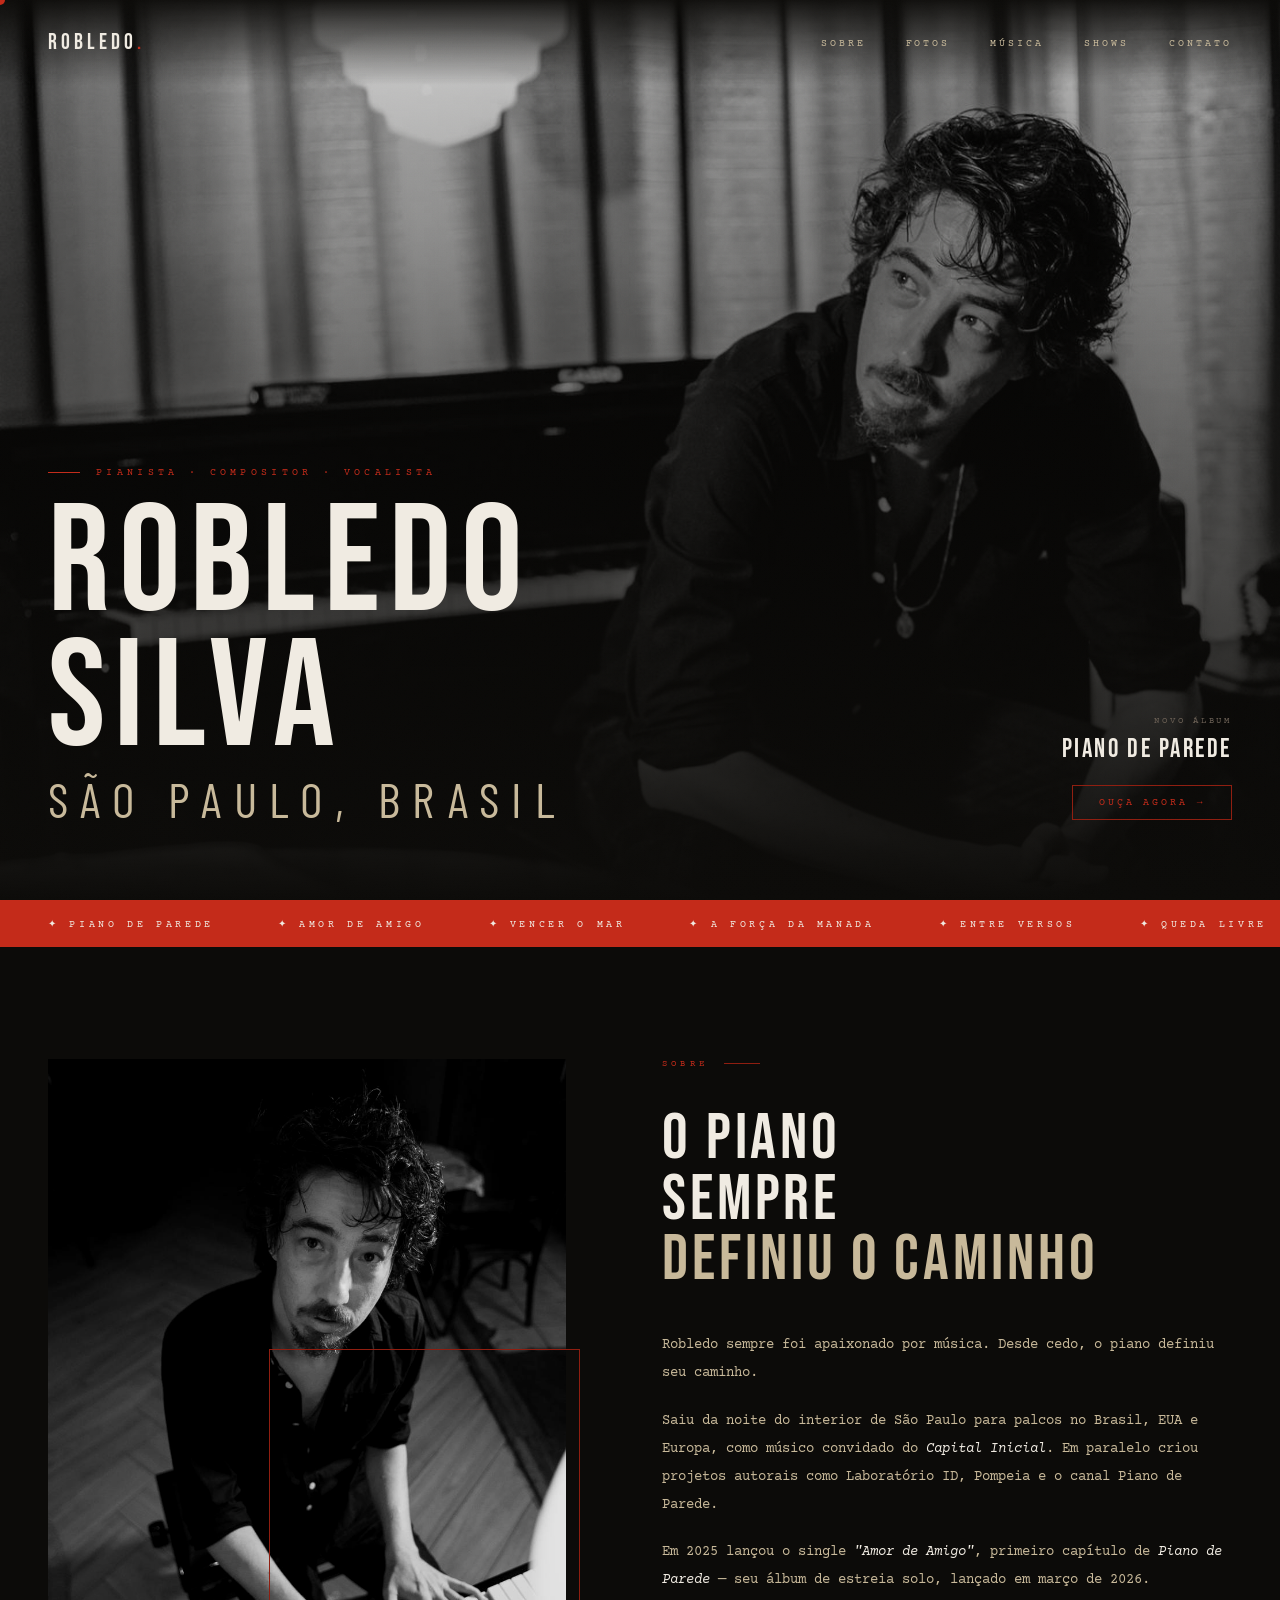
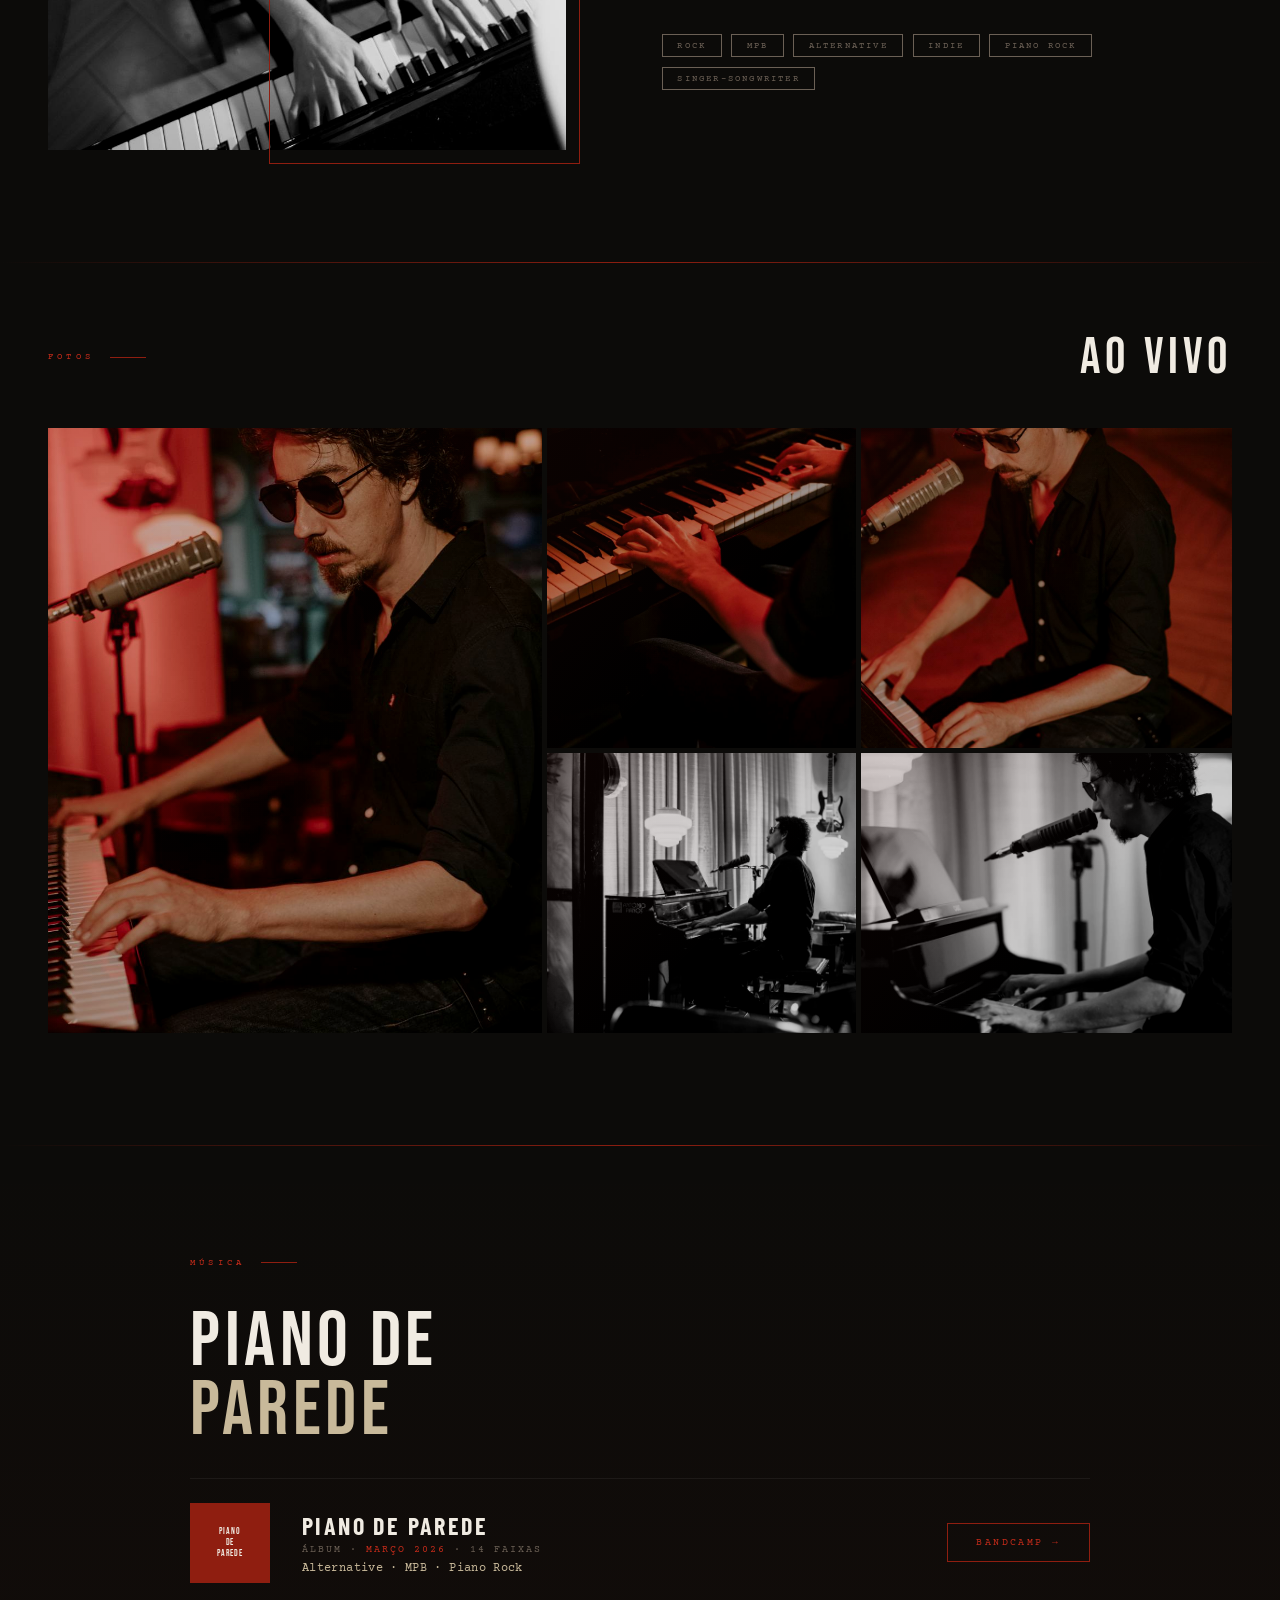
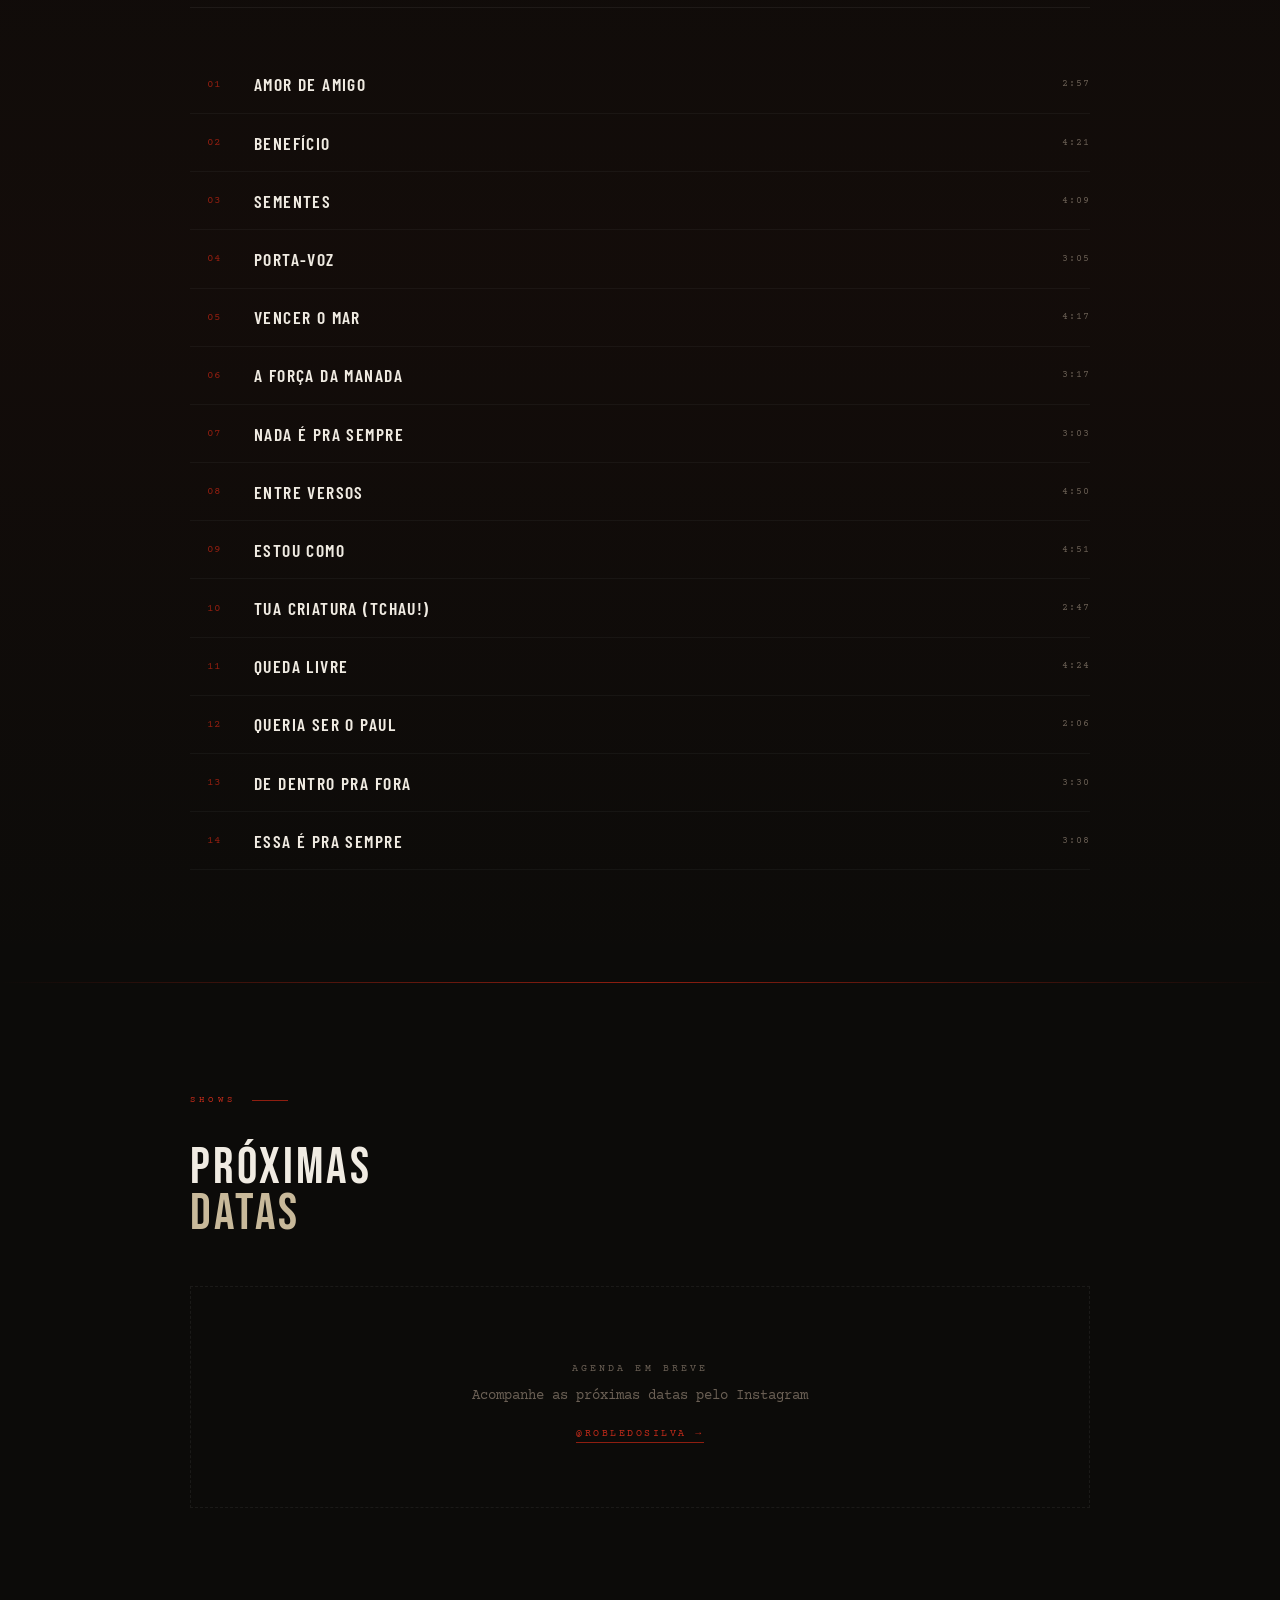
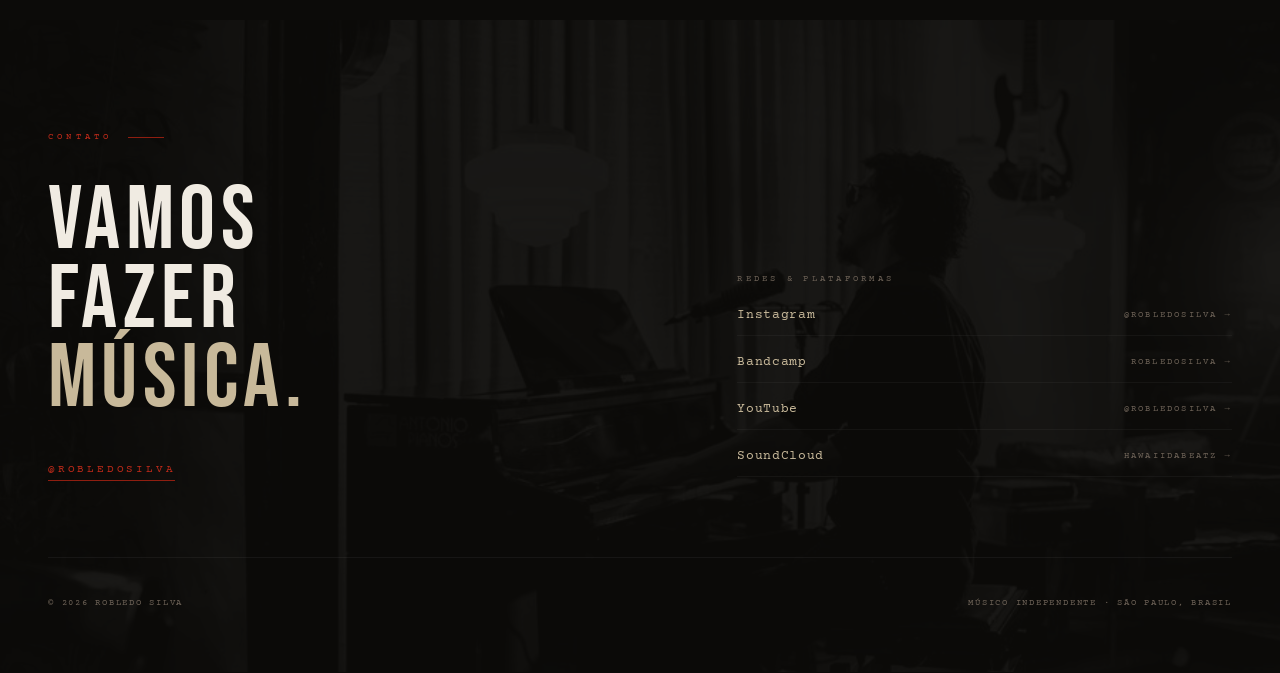
==== index.html @ 9f2fc177 "primeiro commit" ====
<!DOCTYPE html>
<html lang="pt-BR">
<head>
<meta charset="UTF-8">
<meta name="viewport" content="width=device-width, initial-scale=1.0">
<title>Robledo Silva</title>
<link rel="preconnect" href="https://fonts.googleapis.com">
<link href="https://fonts.googleapis.com/css2?family=Bebas+Neue&family=Barlow+Condensed:ital,wght@0,400;0,600;0,700;1,400&family=Courier+Prime:ital,wght@0,400;0,700;1,400&display=swap" rel="stylesheet">
<style>
*,*::before,*::after{box-sizing:border-box;margin:0;padding:0;}
:root{--black:#0c0b09;--red:#c42b1a;--red2:#8f1e10;--cream:#f0ebe2;--warm:#c8b99a;--dim:#6b6055;}
html{scroll-behavior:smooth;}
body{background:var(--black);color:var(--cream);font-family:'Courier Prime',monospace;overflow-x:hidden;cursor:none;}
body::after{content:'';position:fixed;inset:0;pointer-events:none;z-index:9000;opacity:.4;background-image:url("data:image/svg+xml,%3Csvg xmlns='http://www.w3.org/2000/svg' width='300' height='300'%3E%3Cfilter id='n'%3E%3CfeTurbulence type='fractalNoise' baseFrequency='0.75' numOctaves='4' stitchTiles='stitch'/%3E%3C/filter%3E%3Crect width='300' height='300' filter='url(%23n)' opacity='0.08'/%3E%3C/svg%3E");mix-blend-mode:overlay;}
#cur{position:fixed;width:10px;height:10px;background:var(--red);border-radius:50%;pointer-events:none;z-index:9999;transform:translate(-50%,-50%);transition:width .25s,height .25s,background .25s;}
#cur.big{width:44px;height:44px;background:transparent;border:1px solid var(--red);}
nav{position:fixed;top:0;left:0;right:0;z-index:500;display:flex;align-items:center;justify-content:space-between;padding:1.8rem 3rem;background:linear-gradient(to bottom,rgba(12,11,9,.95) 0%,transparent 100%);}
.nav-logo{font-family:'Bebas Neue','Barlow Condensed',sans-serif;font-size:1.4rem;font-weight:400;letter-spacing:.18em;text-transform:uppercase;color:var(--cream);text-decoration:none;}
.nav-logo span{color:var(--red);}
.nav-links{display:flex;gap:2.5rem;list-style:none;}
.nav-links a{font-size:.62rem;letter-spacing:.3em;text-transform:uppercase;color:var(--warm);text-decoration:none;transition:color .3s;}
.nav-links a:hover{color:var(--cream);}

/* HERO */
.hero{position:relative;height:100vh;overflow:hidden;}
.hero-img{position:absolute;inset:0;background:url('[data-uri]') center 20%/cover no-repeat;}
.hero-img::before{content:'';position:absolute;inset:0;background:linear-gradient(to top,rgba(12,11,9,1) 0%,rgba(12,11,9,.6) 45%,rgba(12,11,9,.15) 100%);}
.hero-text{position:absolute;bottom:5rem;left:3rem;z-index:10;animation:up 1.2s .3s both;}
.hero-album{position:absolute;bottom:5rem;right:3rem;z-index:10;text-align:right;animation:up 1.2s .7s both;}
@keyframes up{from{opacity:0;transform:translateY(40px);}to{opacity:1;transform:none;}}
.hero-label{font-size:.6rem;letter-spacing:.45em;text-transform:uppercase;color:var(--red);margin-bottom:1.2rem;display:flex;align-items:center;gap:1rem;}
.hero-label::before{content:'';width:32px;height:1px;background:var(--red);}
.hero-name{font-family:'Bebas Neue','Barlow Condensed',sans-serif;font-size:clamp(5rem,12vw,11rem);font-weight:400;line-height:.88;color:var(--cream);letter-spacing:.06em;text-transform:uppercase;}
.hero-name em{display:block;font-style:normal;font-family:'Barlow Condensed',sans-serif;font-weight:400;color:var(--warm);font-size:.32em;letter-spacing:.25em;margin-top:.6rem;text-transform:uppercase;}
.hero-album p{font-size:.58rem;letter-spacing:.3em;text-transform:uppercase;color:var(--dim);margin-bottom:.5rem;}
.hero-album strong{font-family:'Bebas Neue','Barlow Condensed',sans-serif;font-size:1.3rem;font-weight:400;letter-spacing:.1em;text-transform:uppercase;color:var(--cream);}
.hero-album a{display:inline-block;margin-top:1.2rem;border:1px solid var(--red2);color:var(--red);text-decoration:none;font-size:.6rem;letter-spacing:.3em;text-transform:uppercase;padding:.7rem 1.6rem;transition:all .3s;}
.hero-album a:hover{background:var(--red);color:var(--cream);border-color:var(--red);}

/* TICKER */
.red-bar{background:var(--red);padding:.9rem 3rem;overflow:hidden;white-space:nowrap;}
.red-bar-inner{display:inline-flex;gap:4rem;animation:ticker 22s linear infinite;font-size:.65rem;letter-spacing:.35em;text-transform:uppercase;color:var(--cream);}
@keyframes ticker{from{transform:translateX(0);}to{transform:translateX(-50%);}}
.red-bar-inner span::before{content:'✦  ';}

/* DIVIDER */
.divider{width:100%;height:1px;background:linear-gradient(to right,transparent,var(--red2),transparent);}

/* SECTION COMMON */
section{padding:7rem 3rem;}
.sec-label{font-size:.58rem;letter-spacing:.45em;text-transform:uppercase;color:var(--red);margin-bottom:2.5rem;display:flex;align-items:center;gap:1rem;}
.sec-label::after{content:'';flex:0 0 36px;height:1px;background:var(--red2);}

/* SOBRE */
.sobre-inner{max-width:1300px;margin:0 auto;display:grid;grid-template-columns:1fr 1.1fr;gap:6rem;align-items:start;}
.sobre-img{position:relative;}
.sobre-img img{width:100%;aspect-ratio:3/4;object-fit:cover;display:block;filter:contrast(1.05) brightness(.9);}
.sobre-img::after{content:'';position:absolute;bottom:-14px;right:-14px;width:60%;height:60%;border:1px solid var(--red2);pointer-events:none;}
.sobre-title{font-family:'Bebas Neue','Barlow Condensed',sans-serif;font-size:clamp(2.8rem,5vw,4.8rem);font-weight:400;line-height:.95;letter-spacing:.06em;text-transform:uppercase;color:var(--cream);margin-bottom:2.5rem;}
.sobre-title em{font-style:normal;color:var(--warm);}
.sobre-bio{font-size:.9rem;line-height:1.95;color:var(--warm);}
.sobre-bio p+p{margin-top:1.2rem;}
.sobre-bio em{color:var(--cream);}
.sobre-tags{display:flex;flex-wrap:wrap;gap:.6rem;margin-top:2.5rem;}
.sobre-tags span{font-size:.55rem;letter-spacing:.25em;text-transform:uppercase;border:1px solid var(--dim);color:var(--dim);padding:.35rem .9rem;transition:all .3s;}
.sobre-tags span:hover{border-color:var(--red2);color:var(--warm);}

/* GALERIA */
#galeria{padding:4rem 3rem 7rem;}
.gal-header{max-width:1300px;margin:0 auto 2.5rem;display:flex;align-items:center;justify-content:space-between;}
.gal-title{font-family:'Bebas Neue','Barlow Condensed',sans-serif;font-size:clamp(2rem,4vw,3.2rem);font-weight:400;letter-spacing:.1em;text-transform:uppercase;color:var(--cream);}
.gal-grid{max-width:1300px;margin:0 auto;display:grid;grid-template-columns:1.6fr 1fr 1.2fr;grid-template-rows:320px 280px;gap:5px;}
.gal-item{overflow:hidden;position:relative;}
.gal-item:nth-child(1){grid-row:1/3;}
.gal-item img{width:100%;height:100%;object-fit:cover;transition:transform .7s cubic-bezier(.16,1,.3,1),filter .5s;filter:brightness(.82) contrast(1.05);}
.gal-item:hover img{transform:scale(1.06);filter:brightness(1);}
.gal-item::after{content:'';position:absolute;inset:0;background:linear-gradient(135deg,rgba(196,43,26,.06),transparent 60%);}

/* MÚSICA */
#musica{background:linear-gradient(180deg,transparent 0%,rgba(196,43,26,.04) 50%,transparent 100%);}
.musica-inner{max-width:900px;margin:0 auto;}
.musica-title{font-family:'Bebas Neue','Barlow Condensed',sans-serif;font-size:clamp(3rem,6vw,5.5rem);font-weight:400;line-height:.9;letter-spacing:.06em;text-transform:uppercase;color:var(--cream);margin-top:1rem;}
.musica-title em{font-style:normal;color:var(--warm);}
.album-meta{display:flex;align-items:center;gap:2rem;margin:2rem 0 3rem;padding:1.5rem 0;border-top:1px solid rgba(255,255,255,.06);border-bottom:1px solid rgba(255,255,255,.06);}
.album-cover{width:80px;height:80px;flex-shrink:0;background:var(--red2);display:flex;align-items:center;justify-content:center;font-family:'Bebas Neue','Barlow Condensed',sans-serif;font-size:.55rem;letter-spacing:.1em;text-transform:uppercase;color:var(--cream);text-align:center;padding:.5rem;}
.album-info h3{font-family:'Barlow Condensed',sans-serif;font-size:1.5rem;font-weight:700;letter-spacing:.1em;text-transform:uppercase;color:var(--cream);margin-bottom:.3rem;}
.album-info p{font-size:.62rem;letter-spacing:.2em;text-transform:uppercase;color:var(--dim);}
.album-info p span{color:var(--red);}
.album-cta{margin-left:auto;display:inline-flex;align-items:center;gap:.6rem;border:1px solid var(--red2);color:var(--red);text-decoration:none;font-size:.6rem;letter-spacing:.25em;text-transform:uppercase;padding:.8rem 1.8rem;transition:all .3s;white-space:nowrap;}
.album-cta:hover{background:var(--red);color:var(--cream);border-color:var(--red);}
.track-list{list-style:none;}
a.track{display:grid;grid-template-columns:3rem 1fr auto;align-items:center;gap:1rem;padding:1.1rem 0;border-bottom:1px solid rgba(255,255,255,.04);cursor:pointer;transition:padding-left .25s,background .25s;text-decoration:none;color:inherit;}
a.track:hover{padding-left:.8rem;background:rgba(196,43,26,.04);}
.t-num{font-size:.7rem;color:var(--red2);font-family:'Courier Prime',monospace;text-align:center;transition:color .2s;}
a.track:hover .t-num{color:var(--red);}
.t-title{font-family:'Barlow Condensed',sans-serif;font-size:1.1rem;font-weight:600;letter-spacing:.08em;text-transform:uppercase;color:var(--cream);}
.t-dur{font-size:.65rem;color:var(--dim);letter-spacing:.1em;}

/* SHOWS */
.shows-inner{max-width:900px;margin:0 auto;}
.shows-empty{padding:4rem 2rem;text-align:center;border:1px dashed rgba(255,255,255,.06);}
.shows-empty .e-label{font-size:.65rem;letter-spacing:.3em;text-transform:uppercase;color:var(--dim);}
.shows-empty p{margin-top:.8rem;font-size:.9rem;color:var(--dim);}
.shows-empty a{display:inline-block;margin-top:1.5rem;color:var(--red);text-decoration:none;font-size:.62rem;letter-spacing:.25em;text-transform:uppercase;border-bottom:1px solid var(--red2);padding-bottom:.2rem;transition:color .3s;}
.shows-empty a:hover{color:var(--cream);}

/* FOOTER */
footer{padding:7rem 3rem 4rem;position:relative;overflow:hidden;}
footer::before{content:'';position:absolute;inset:0;background:url('[data-uri]') center 30%/cover no-repeat;opacity:.05;filter:grayscale(100%);}
.footer-inner{position:relative;z-index:1;max-width:1300px;margin:0 auto;display:grid;grid-template-columns:1.2fr 1fr;gap:6rem;align-items:end;padding-bottom:5rem;border-bottom:1px solid rgba(255,255,255,.05);}
.footer-title{font-family:'Bebas Neue','Barlow Condensed',sans-serif;font-size:clamp(3rem,7vw,7rem);font-weight:400;line-height:.88;letter-spacing:.06em;text-transform:uppercase;color:var(--cream);margin:1rem 0 2.5rem;}
.footer-title em{font-style:normal;color:var(--warm);}
.footer-mail{font-size:.7rem;letter-spacing:.25em;text-transform:uppercase;color:var(--red);text-decoration:none;border-bottom:1px solid var(--red2);padding-bottom:.25rem;transition:color .3s,border-color .3s;}
.footer-mail:hover{color:var(--cream);border-color:var(--cream);}
.footer-redes p{font-size:.58rem;letter-spacing:.35em;text-transform:uppercase;color:var(--dim);margin-bottom:1.5rem;}
.redes-grid{display:flex;flex-direction:column;gap:1.2rem;}
.rede-link{display:flex;align-items:center;justify-content:space-between;text-decoration:none;color:var(--warm);font-size:.8rem;letter-spacing:.05em;padding-bottom:.8rem;border-bottom:1px solid rgba(255,255,255,.04);transition:color .3s;}
.rede-link:hover{color:var(--cream);}
.rede-link span{font-size:.55rem;letter-spacing:.25em;text-transform:uppercase;color:var(--dim);transition:color .3s;}
.rede-link:hover span{color:var(--red);}
.footer-bottom{position:relative;z-index:1;max-width:1300px;margin:2.5rem auto 0;display:flex;justify-content:space-between;align-items:center;font-size:.55rem;letter-spacing:.2em;text-transform:uppercase;color:var(--dim);}

/* REVEALS */
.reveal{opacity:0;transform:translateY(30px);transition:opacity .9s,transform .9s;}
.reveal.on{opacity:1;transform:none;}

/* RESPONSIVE */
@media(max-width:900px){
  nav{padding:1.5rem 1.5rem;}
  .nav-links{gap:1.5rem;}
  .hero{grid-template-columns:1fr;}
  .hero-img{grid-column:1;grid-row:1;}
  .hero-text{left:1.5rem;bottom:3rem;}
  .hero-album{right:1.5rem;bottom:3rem;}
  .sobre-inner,.footer-inner{grid-template-columns:1fr;gap:3rem;}
  .gal-grid{grid-template-columns:1fr 1fr;grid-template-rows:repeat(3,200px);}
  .gal-item:nth-child(1){grid-row:auto;}
  section,#galeria,footer{padding-left:1.5rem;padding-right:1.5rem;}
  .album-meta{flex-wrap:wrap;}
  .album-cta{margin-left:0;}
}
</style>
</head>
<body>

<div id="cur"></div>

<nav>
  <a href="#" class="nav-logo">Robledo<span>.</span></a>
  <ul class="nav-links">
    <li><a href="#sobre">Sobre</a></li>
    <li><a href="#galeria">Fotos</a></li>
    <li><a href="#musica">Música</a></li>
    <li><a href="#shows">Shows</a></li>
    <li><a href="#contato">Contato</a></li>
  </ul>
</nav>

<!-- HERO -->
<section class="hero">
  <div class="hero-img"></div>
  <div class="hero-text">
    <p class="hero-label">Pianista · Compositor · Vocalista</p>
    <h1 class="hero-name">Robledo<br>Silva<em>São Paulo, Brasil</em></h1>
  </div>
  <div class="hero-album">
    <p>Novo Álbum</p>
    <strong style="font-family:'Bebas Neue',sans-serif;font-size:1.6rem;letter-spacing:.1em;">Piano de Parede</strong><br>
    <a href="https://robledosilva.bandcamp.com" target="_blank">Ouça agora →</a>
  </div>
</section>

<!-- TICKER -->
<div class="red-bar">
  <div class="red-bar-inner">
    <span>Piano de Parede</span><span>Amor de Amigo</span><span>Vencer o Mar</span><span>A Força da Manada</span><span>Entre Versos</span><span>Queda Livre</span><span>Porta-Voz</span><span>Músico Independente</span><span>Piano de Parede</span><span>Amor de Amigo</span><span>Vencer o Mar</span><span>A Força da Manada</span><span>Entre Versos</span><span>Queda Livre</span><span>Porta-Voz</span><span>Músico Independente</span>
  </div>
</div>

<!-- SOBRE -->
<section id="sobre">
  <div class="sobre-inner">
    <div class="sobre-img reveal">
      <img src="[data-uri]" alt="Robledo Silva">
    </div>
    <div class="reveal">
      <p class="sec-label">Sobre</p>
      <h2 class="sobre-title">O piano<br>sempre<br><em>definiu o caminho</em></h2>
      <div class="sobre-bio">
        <p>Robledo sempre foi apaixonado por música. Desde cedo, o piano definiu seu caminho.</p>
        <p>Saiu da noite do interior de São Paulo para palcos no Brasil, EUA e Europa, como músico convidado do <em>Capital Inicial</em>. Em paralelo criou projetos autorais como Laboratório ID, Pompeia e o canal Piano de Parede.</p>
        <p>Em 2025 lançou o single <em>"Amor de Amigo"</em>, primeiro capítulo de <em>Piano de Parede</em> — seu álbum de estreia solo, lançado em março de 2026.</p>
      </div>
      <div class="sobre-tags">
        <span>Rock</span><span>MPB</span><span>Alternative</span><span>Indie</span><span>Piano Rock</span><span>Singer-Songwriter</span>
      </div>
    </div>
  </div>
</section>

<div class="divider"></div>

<!-- GALERIA -->
<section id="galeria" style="padding:4rem 3rem 7rem;">
  <div class="gal-header reveal">
    <p class="sec-label" style="margin:0;">Fotos</p>
    <h2 class="gal-title">Ao vivo</h2>
  </div>
  <div class="gal-grid">
    <div class="gal-item reveal"><img src="[data-uri]" alt="Robledo Silva ao piano"></div>
    <div class="gal-item reveal"><img src="[data-uri]" alt="Mãos no piano"></div>
    <div class="gal-item reveal"><img src="[data-uri]" alt="Robledo Silva"></div>
    <div class="gal-item reveal"><img src="[data-uri]" alt="Show"></div>
    <div class="gal-item reveal"><img src="[data-uri]" alt="Microfone"></div>
  </div>
</section>

<div class="divider"></div>

<!-- MÚSICA -->
<section id="musica">
  <div class="musica-inner">
    <div class="reveal">
      <p class="sec-label">Música</p>
      <h2 class="musica-title">Piano de<br><em>Parede</em></h2>
    </div>
    <div class="album-meta reveal">
      <div class="album-cover">Piano<br>de<br>Parede</div>
      <div class="album-info">
        <h3>Piano de Parede</h3>
        <p>Álbum · <span>Março 2026</span> · 14 faixas</p>
        <p style="margin-top:.4rem;color:var(--warm);font-size:.75rem;letter-spacing:.03em;text-transform:none;">Alternative · MPB · Piano Rock</p>
      </div>
      <a href="https://robledosilva.bandcamp.com" target="_blank" class="album-cta">Bandcamp →</a>
    </div>
    <ul class="track-list reveal">
      <a class="track" href="https://robledosilva.bandcamp.com/track/amor-de-amigo" target="_blank"><span class="t-num">01</span><span class="t-title">Amor de Amigo</span><span class="t-dur">2:57</span></a>
      <a class="track" href="https://robledosilva.bandcamp.com/track/benef-cio" target="_blank"><span class="t-num">02</span><span class="t-title">Benefício</span><span class="t-dur">4:21</span></a>
      <a class="track" href="https://robledosilva.bandcamp.com/track/sementes" target="_blank"><span class="t-num">03</span><span class="t-title">Sementes</span><span class="t-dur">4:09</span></a>
      <a class="track" href="https://robledosilva.bandcamp.com/track/porta-voz" target="_blank"><span class="t-num">04</span><span class="t-title">Porta-Voz</span><span class="t-dur">3:05</span></a>
      <a class="track" href="https://robledosilva.bandcamp.com/track/vencer-o-mar" target="_blank"><span class="t-num">05</span><span class="t-title">Vencer o Mar</span><span class="t-dur">4:17</span></a>
      <a class="track" href="https://robledosilva.bandcamp.com/track/a-for-a-da-manada" target="_blank"><span class="t-num">06</span><span class="t-title">A Força da Manada</span><span class="t-dur">3:17</span></a>
      <a class="track" href="https://robledosilva.bandcamp.com/track/nada-pra-sempre" target="_blank"><span class="t-num">07</span><span class="t-title">Nada É Pra Sempre</span><span class="t-dur">3:03</span></a>
      <a class="track" href="https://robledosilva.bandcamp.com/track/entre-versos" target="_blank"><span class="t-num">08</span><span class="t-title">Entre Versos</span><span class="t-dur">4:50</span></a>
      <a class="track" href="https://robledosilva.bandcamp.com/track/estou-como" target="_blank"><span class="t-num">09</span><span class="t-title">Estou Como</span><span class="t-dur">4:51</span></a>
      <a class="track" href="https://robledosilva.bandcamp.com/track/tua-criatura-tchau" target="_blank"><span class="t-num">10</span><span class="t-title">Tua Criatura (Tchau!)</span><span class="t-dur">2:47</span></a>
      <a class="track" href="https://robledosilva.bandcamp.com/track/queda-livre" target="_blank"><span class="t-num">11</span><span class="t-title">Queda Livre</span><span class="t-dur">4:24</span></a>
      <a class="track" href="https://robledosilva.bandcamp.com/track/queria-ser-o-paul" target="_blank"><span class="t-num">12</span><span class="t-title">Queria Ser o Paul</span><span class="t-dur">2:06</span></a>
      <a class="track" href="https://robledosilva.bandcamp.com/track/de-dentro-pra-fora" target="_blank"><span class="t-num">13</span><span class="t-title">De Dentro Pra Fora</span><span class="t-dur">3:30</span></a>
      <a class="track" href="https://robledosilva.bandcamp.com/track/essa-pra-sempre" target="_blank"><span class="t-num">14</span><span class="t-title">Essa É Pra Sempre</span><span class="t-dur">3:08</span></a>
    </ul>
  </div>
</section>

<div class="divider"></div>

<!-- SHOWS -->
<section id="shows">
  <div class="shows-inner">
    <p class="sec-label reveal">Shows</p>
    <h2 class="musica-title reveal" style="font-size:clamp(2rem,4vw,3.5rem);margin-bottom:3rem;">Próximas<br><em>datas</em></h2>
    <div class="shows-empty reveal">
      <p class="e-label">Agenda em breve</p>
      <p>Acompanhe as próximas datas pelo Instagram</p>
      <a href="https://instagram.com/robledosilva" target="_blank">@robledosilva →</a>
    </div>
  </div>
</section>

<!-- FOOTER / CONTATO -->
<footer id="contato">
  <div class="footer-inner">
    <div class="reveal">
      <p class="sec-label">Contato</p>
      <h2 class="footer-title">Vamos<br>fazer<br><em>música.</em></h2>
      <a href="https://instagram.com/robledosilva" target="_blank" class="footer-mail">@robledosilva</a>
    </div>
    <div class="reveal">
      <div class="footer-redes">
        <p>Redes &amp; Plataformas</p>
        <div class="redes-grid">
          <a href="https://instagram.com/robledosilva" target="_blank" class="rede-link">Instagram <span>@robledosilva →</span></a>
          <a href="https://robledosilva.bandcamp.com" target="_blank" class="rede-link">Bandcamp <span>robledosilva →</span></a>
          <a href="https://youtube.com/@robledosilva" target="_blank" class="rede-link">YouTube <span>@robledosilva →</span></a>
          <a href="https://soundcloud.com/hawaiidabeatz" target="_blank" class="rede-link">SoundCloud <span>hawaiidabeatz →</span></a>
        </div>
      </div>
    </div>
  </div>
  <div class="footer-bottom">
    <span>© 2026 Robledo Silva</span>
    <span>Músico Independente · São Paulo, Brasil</span>
  </div>
</footer>

<script>
const cur = document.getElementById('cur');
document.addEventListener('mousemove', e => {
  cur.style.left = e.clientX + 'px';
  cur.style.top = e.clientY + 'px';
});
document.querySelectorAll('a, .gal-item').forEach(el => {
  el.addEventListener('mouseenter', () => cur.classList.add('big'));
  el.addEventListener('mouseleave', () => cur.classList.remove('big'));
});
const obs = new IntersectionObserver((entries) => {
  entries.forEach((e, i) => {
    if (e.isIntersecting) {
      setTimeout(() => e.target.classList.add('on'), i * 70 % 350);
      obs.unobserve(e.target);
    }
  });
}, { threshold: 0.1 });
document.querySelectorAll('.reveal').forEach(el => obs.observe(el));
</script>
</body>
</html>
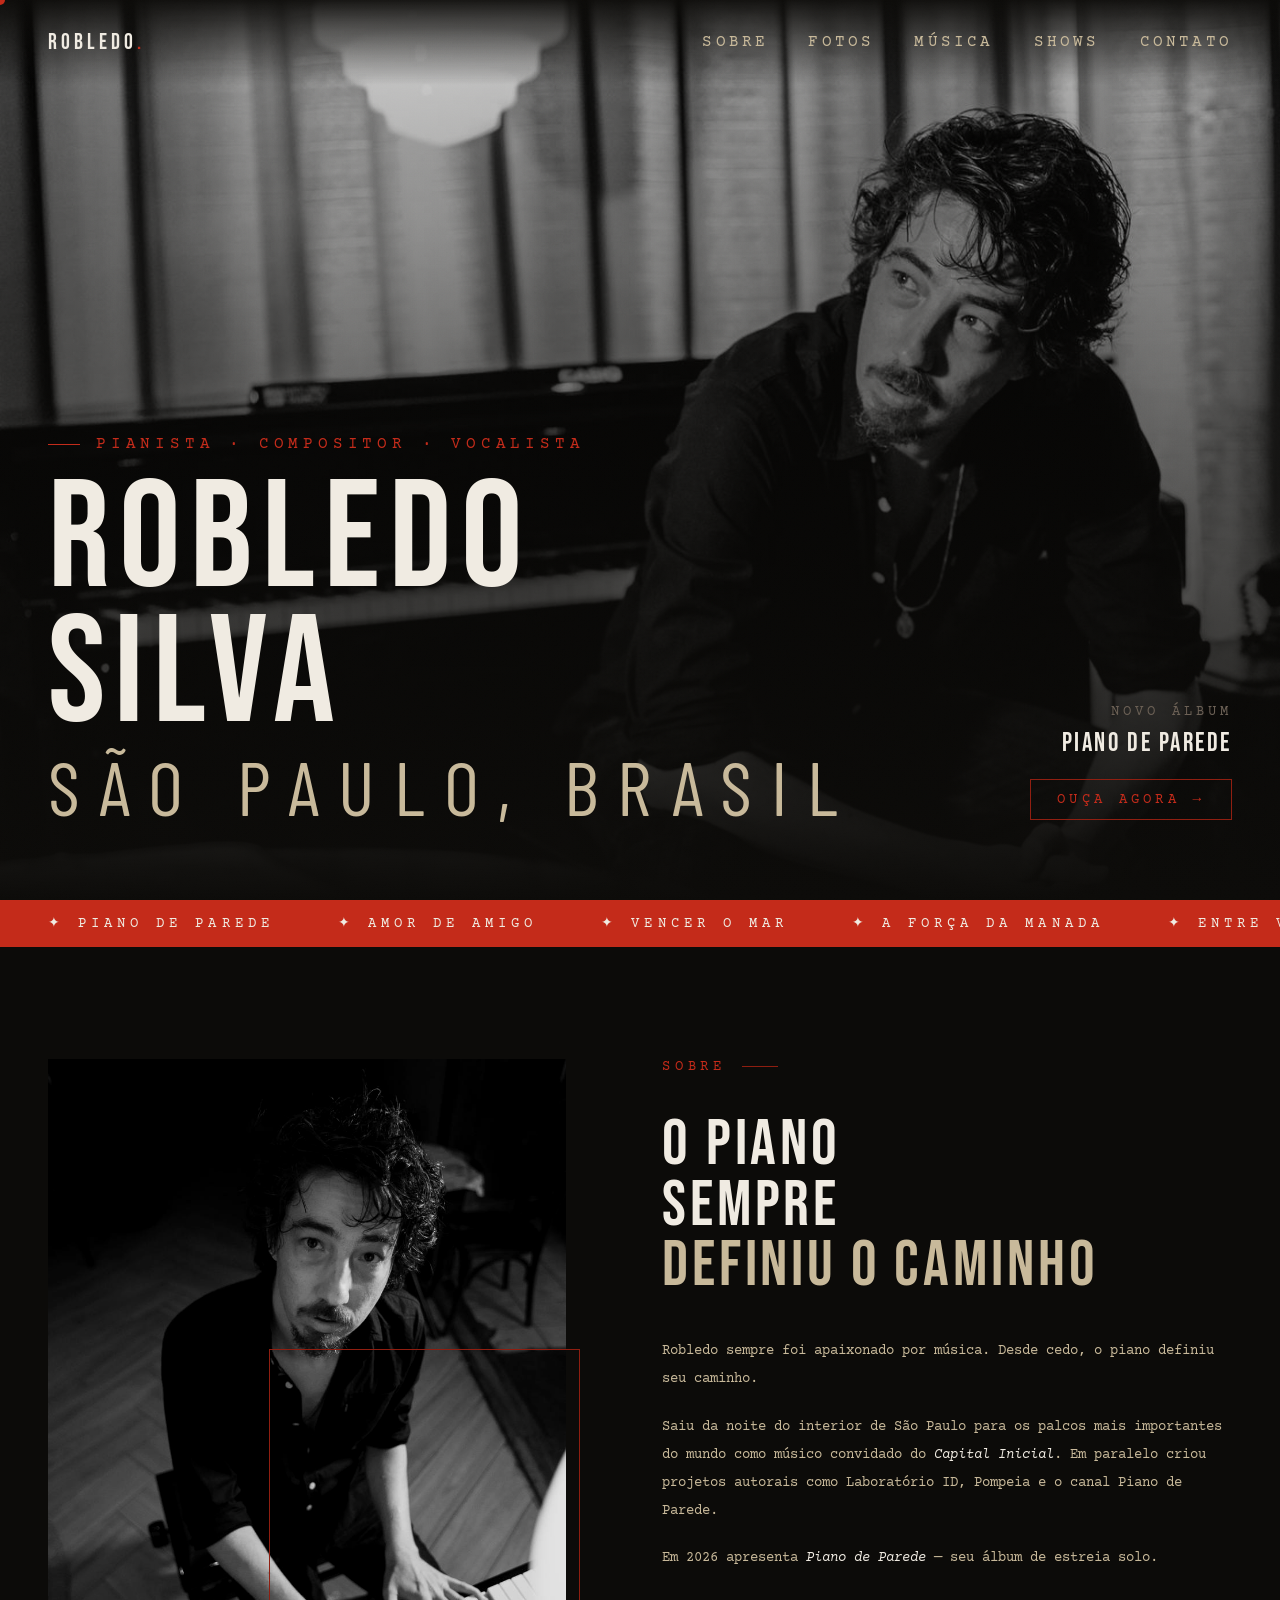
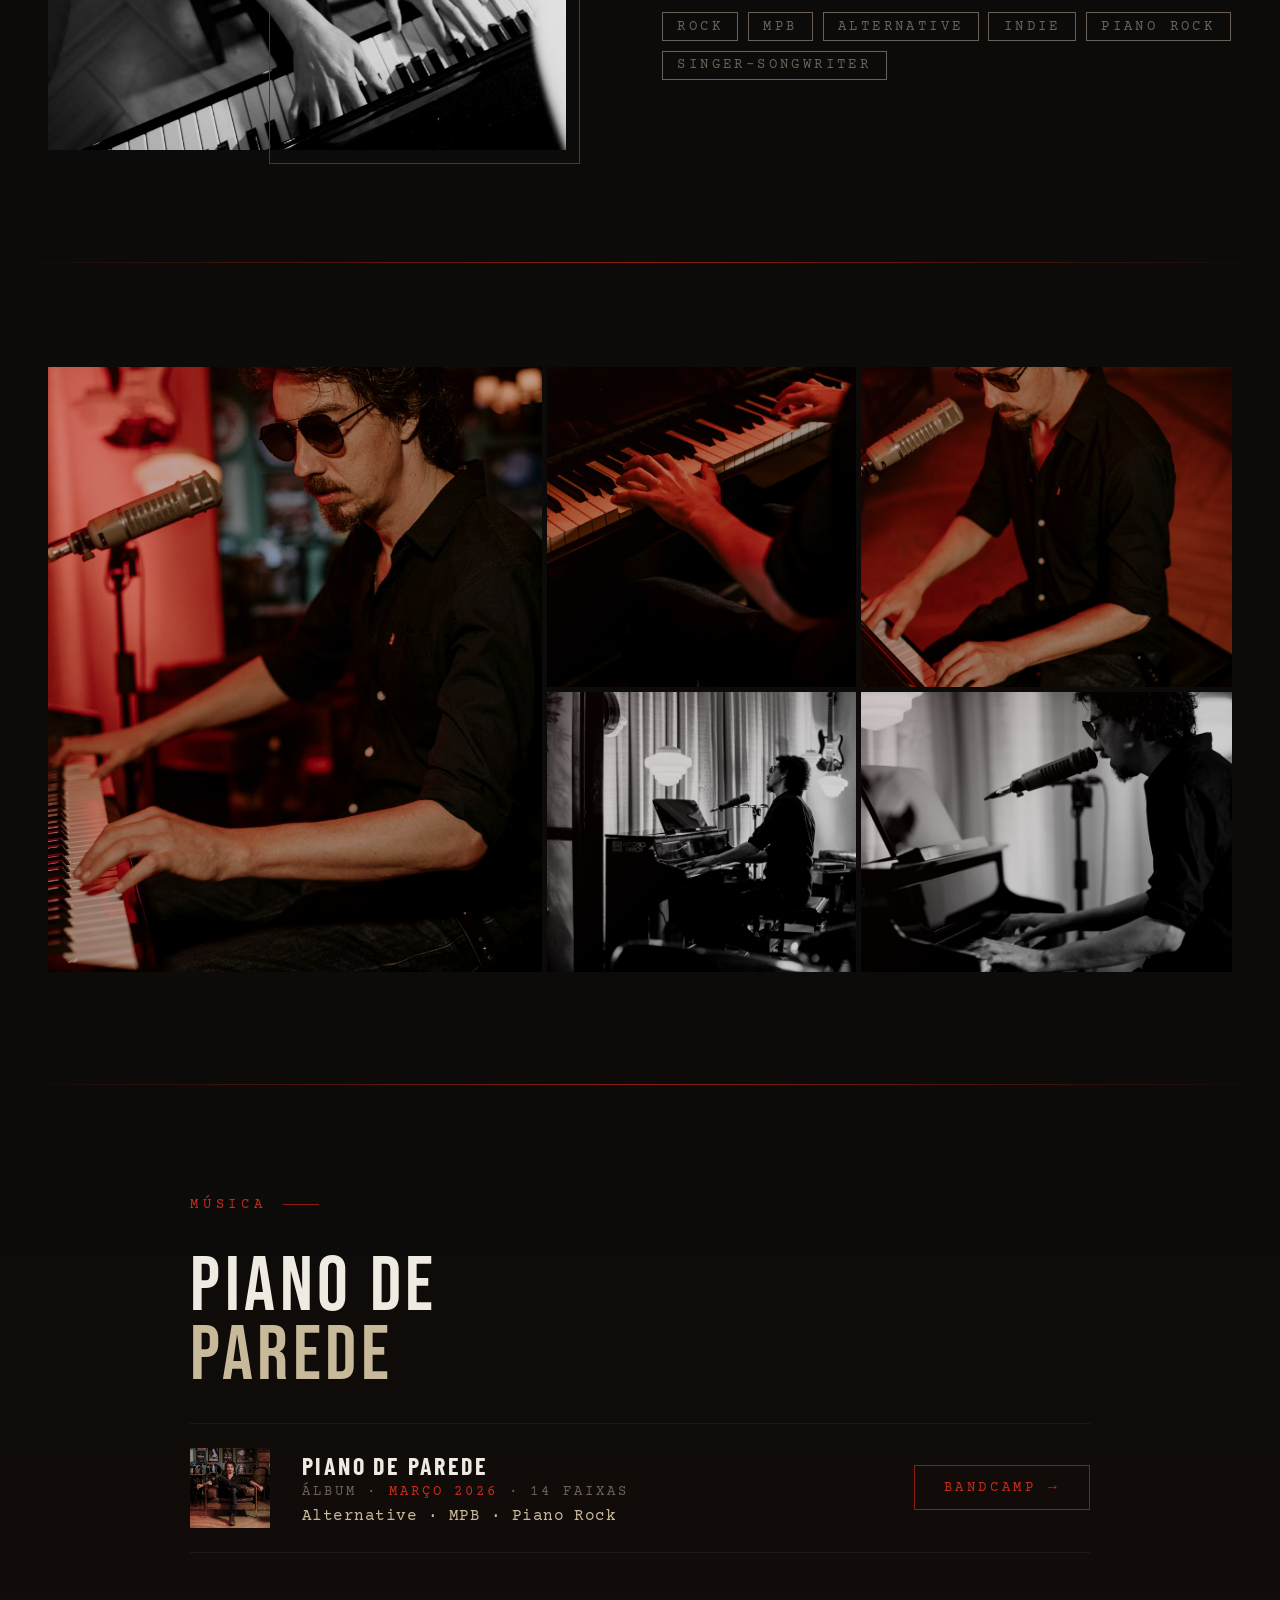
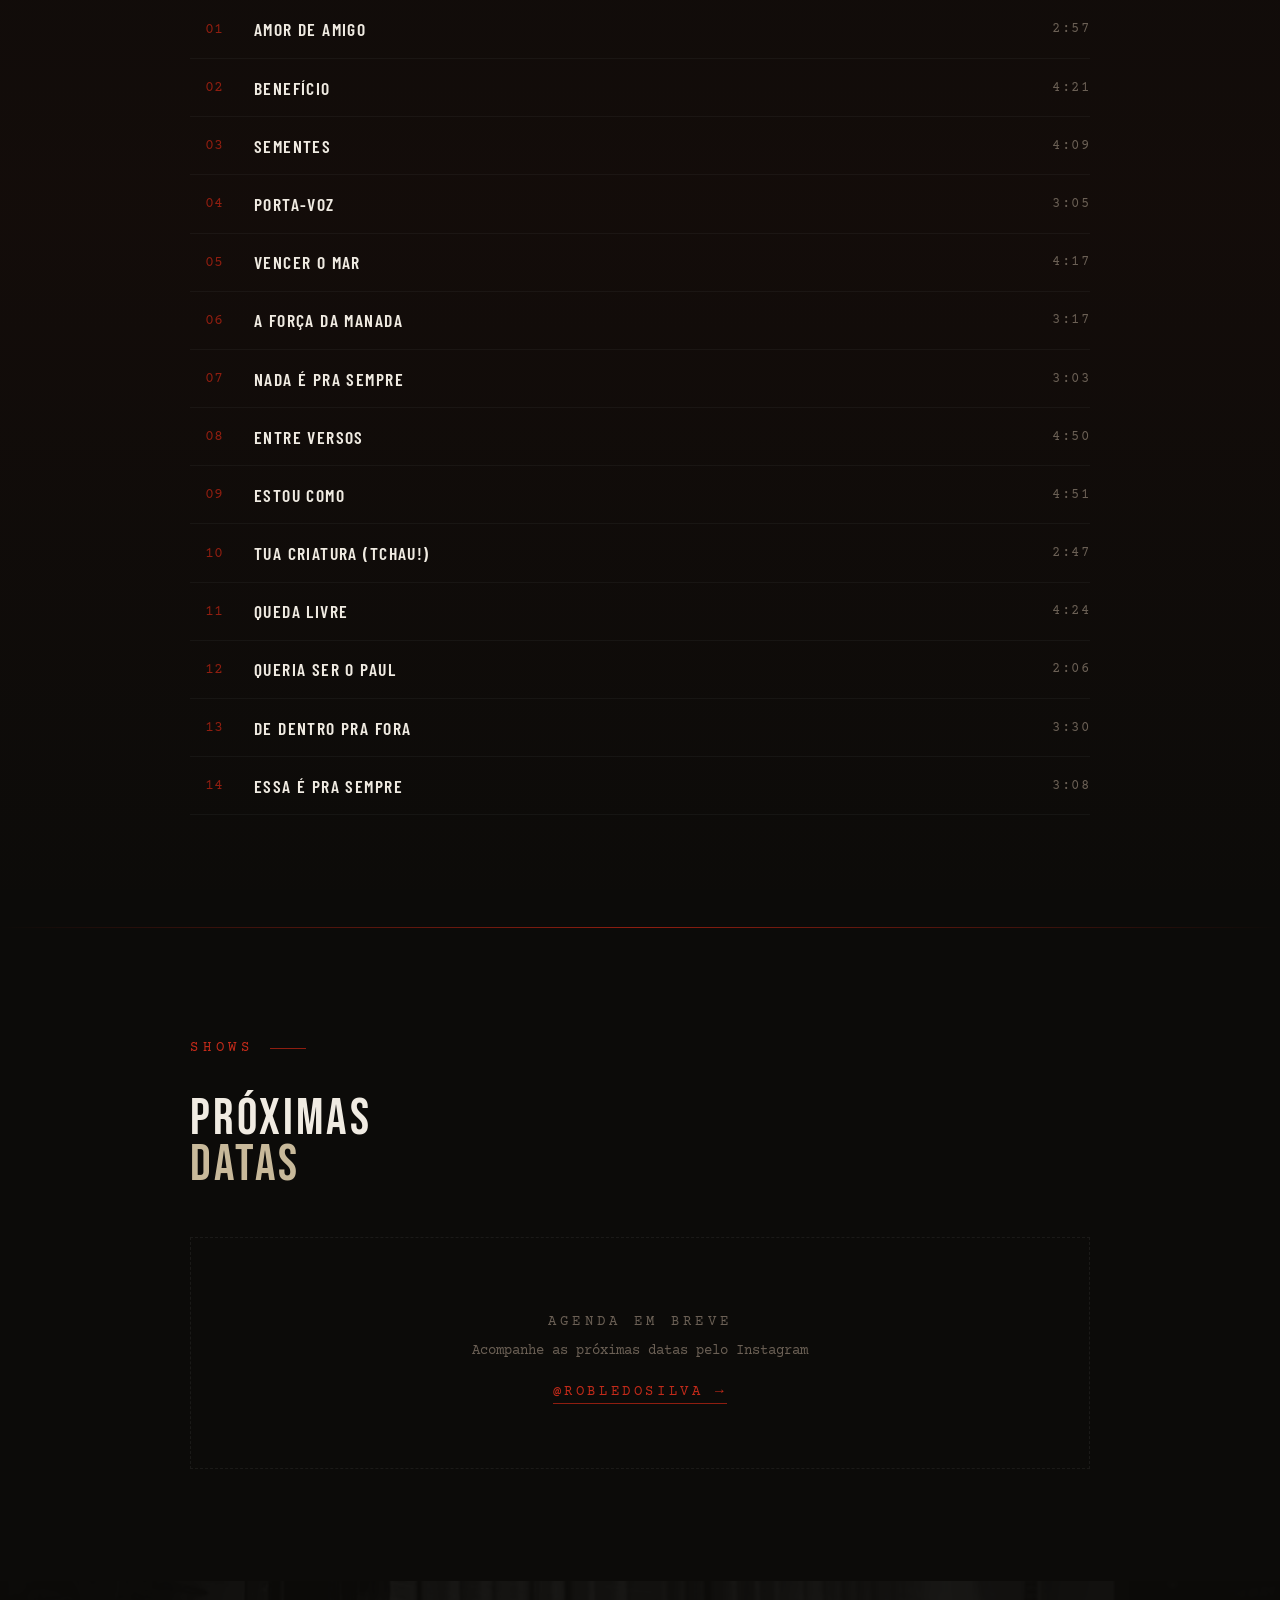
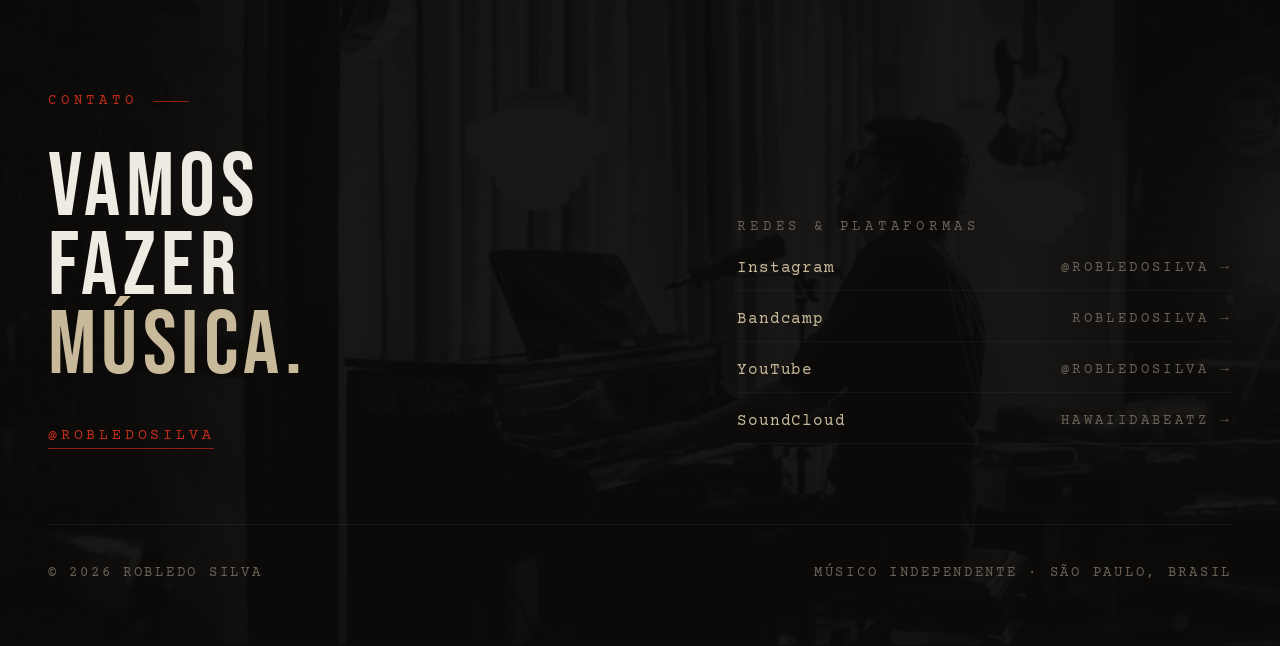
==== commit 4c2b76a7: "atualizacao index.htmli" ====
--- a/index.html
+++ b/index.html
@@ -18,7 +18,7 @@
 .nav-logo{font-family:'Bebas Neue','Barlow Condensed',sans-serif;font-size:1.4rem;font-weight:400;letter-spacing:.18em;text-transform:uppercase;color:var(--cream);text-decoration:none;}
 .nav-logo span{color:var(--red);}
 .nav-links{display:flex;gap:2.5rem;list-style:none;}
-.nav-links a{font-size:.62rem;letter-spacing:.3em;text-transform:uppercase;color:var(--warm);text-decoration:none;transition:color .3s;}
+.nav-links a{font-size:1rem;letter-spacing:.2em;text-transform:uppercase;color:var(--warm);text-decoration:none;transition:color .3s;}
 .nav-links a:hover{color:var(--cream);}
 
 /* HERO */
@@ -28,18 +28,18 @@
 .hero-text{position:absolute;bottom:5rem;left:3rem;z-index:10;animation:up 1.2s .3s both;}
 .hero-album{position:absolute;bottom:5rem;right:3rem;z-index:10;text-align:right;animation:up 1.2s .7s both;}
 @keyframes up{from{opacity:0;transform:translateY(40px);}to{opacity:1;transform:none;}}
-.hero-label{font-size:.6rem;letter-spacing:.45em;text-transform:uppercase;color:var(--red);margin-bottom:1.2rem;display:flex;align-items:center;gap:1rem;}
+.hero-label{font-size:1rem;letter-spacing:.3em;text-transform:uppercase;color:var(--red);margin-bottom:1.2rem;display:flex;align-items:center;gap:1rem;}
 .hero-label::before{content:'';width:32px;height:1px;background:var(--red);}
 .hero-name{font-family:'Bebas Neue','Barlow Condensed',sans-serif;font-size:clamp(5rem,12vw,11rem);font-weight:400;line-height:.88;color:var(--cream);letter-spacing:.06em;text-transform:uppercase;}
-.hero-name em{display:block;font-style:normal;font-family:'Barlow Condensed',sans-serif;font-weight:400;color:var(--warm);font-size:.32em;letter-spacing:.25em;margin-top:.6rem;text-transform:uppercase;}
-.hero-album p{font-size:.58rem;letter-spacing:.3em;text-transform:uppercase;color:var(--dim);margin-bottom:.5rem;}
+.hero-name em{display:block;font-style:normal;font-family:'Barlow Condensed',sans-serif;font-weight:400;color:var(--warm);font-size:.5em;letter-spacing:.25em;margin-top:.6rem;text-transform:uppercase;}
+.hero-album p{font-size:.85rem;letter-spacing:.3em;text-transform:uppercase;color:var(--dim);margin-bottom:.5rem;}
 .hero-album strong{font-family:'Bebas Neue','Barlow Condensed',sans-serif;font-size:1.3rem;font-weight:400;letter-spacing:.1em;text-transform:uppercase;color:var(--cream);}
-.hero-album a{display:inline-block;margin-top:1.2rem;border:1px solid var(--red2);color:var(--red);text-decoration:none;font-size:.6rem;letter-spacing:.3em;text-transform:uppercase;padding:.7rem 1.6rem;transition:all .3s;}
+.hero-album a{display:inline-block;margin-top:1.2rem;border:1px solid var(--red2);color:var(--red);text-decoration:none;font-size:.9rem;letter-spacing:.3em;text-transform:uppercase;padding:.7rem 1.6rem;transition:all .3s;}
 .hero-album a:hover{background:var(--red);color:var(--cream);border-color:var(--red);}
 
 /* TICKER */
 .red-bar{background:var(--red);padding:.9rem 3rem;overflow:hidden;white-space:nowrap;}
-.red-bar-inner{display:inline-flex;gap:4rem;animation:ticker 22s linear infinite;font-size:.65rem;letter-spacing:.35em;text-transform:uppercase;color:var(--cream);}
+.red-bar-inner{display:inline-flex;gap:4rem;animation:ticker 22s linear infinite;font-size:.9rem;letter-spacing:.35em;text-transform:uppercase;color:var(--cream);}
 @keyframes ticker{from{transform:translateX(0);}to{transform:translateX(-50%);}}
 .red-bar-inner span::before{content:'✦  ';}
 
@@ -48,7 +48,7 @@
 
 /* SECTION COMMON */
 section{padding:7rem 3rem;}
-.sec-label{font-size:.58rem;letter-spacing:.45em;text-transform:uppercase;color:var(--red);margin-bottom:2.5rem;display:flex;align-items:center;gap:1rem;}
+.sec-label{font-size:.85rem;letter-spacing:.35em;text-transform:uppercase;color:var(--red);margin-bottom:2.5rem;display:flex;align-items:center;gap:1rem;}
 .sec-label::after{content:'';flex:0 0 36px;height:1px;background:var(--red2);}
 
 /* SOBRE */
@@ -62,7 +62,7 @@
 .sobre-bio p+p{margin-top:1.2rem;}
 .sobre-bio em{color:var(--cream);}
 .sobre-tags{display:flex;flex-wrap:wrap;gap:.6rem;margin-top:2.5rem;}
-.sobre-tags span{font-size:.55rem;letter-spacing:.25em;text-transform:uppercase;border:1px solid var(--dim);color:var(--dim);padding:.35rem .9rem;transition:all .3s;}
+.sobre-tags span{font-size:.85rem;letter-spacing:.25em;text-transform:uppercase;border:1px solid var(--dim);color:var(--dim);padding:.35rem .9rem;transition:all .3s;}
 .sobre-tags span:hover{border-color:var(--red2);color:var(--warm);}
 
 /* GALERIA */
@@ -82,26 +82,26 @@
 .musica-title{font-family:'Bebas Neue','Barlow Condensed',sans-serif;font-size:clamp(3rem,6vw,5.5rem);font-weight:400;line-height:.9;letter-spacing:.06em;text-transform:uppercase;color:var(--cream);margin-top:1rem;}
 .musica-title em{font-style:normal;color:var(--warm);}
 .album-meta{display:flex;align-items:center;gap:2rem;margin:2rem 0 3rem;padding:1.5rem 0;border-top:1px solid rgba(255,255,255,.06);border-bottom:1px solid rgba(255,255,255,.06);}
-.album-cover{width:80px;height:80px;flex-shrink:0;background:var(--red2);display:flex;align-items:center;justify-content:center;font-family:'Bebas Neue','Barlow Condensed',sans-serif;font-size:.55rem;letter-spacing:.1em;text-transform:uppercase;color:var(--cream);text-align:center;padding:.5rem;}
+.album-cover{width:80px;height:80px;flex-shrink:0;background:var(--red2);display:flex;align-items:center;justify-content:center;font-family:'Bebas Neue','Barlow Condensed',sans-serif;font-size:.85rem;letter-spacing:.1em;text-transform:uppercase;color:var(--cream);text-align:center;padding:.5rem;}
 .album-info h3{font-family:'Barlow Condensed',sans-serif;font-size:1.5rem;font-weight:700;letter-spacing:.1em;text-transform:uppercase;color:var(--cream);margin-bottom:.3rem;}
-.album-info p{font-size:.62rem;letter-spacing:.2em;text-transform:uppercase;color:var(--dim);}
+.album-info p{font-size:.9rem;letter-spacing:.2em;text-transform:uppercase;color:var(--dim);}
 .album-info p span{color:var(--red);}
-.album-cta{margin-left:auto;display:inline-flex;align-items:center;gap:.6rem;border:1px solid var(--red2);color:var(--red);text-decoration:none;font-size:.6rem;letter-spacing:.25em;text-transform:uppercase;padding:.8rem 1.8rem;transition:all .3s;white-space:nowrap;}
+.album-cta{margin-left:auto;display:inline-flex;align-items:center;gap:.6rem;border:1px solid var(--red2);color:var(--red);text-decoration:none;font-size:.9rem;letter-spacing:.25em;text-transform:uppercase;padding:.8rem 1.8rem;transition:all .3s;white-space:nowrap;}
 .album-cta:hover{background:var(--red);color:var(--cream);border-color:var(--red);}
 .track-list{list-style:none;}
 a.track{display:grid;grid-template-columns:3rem 1fr auto;align-items:center;gap:1rem;padding:1.1rem 0;border-bottom:1px solid rgba(255,255,255,.04);cursor:pointer;transition:padding-left .25s,background .25s;text-decoration:none;color:inherit;}
 a.track:hover{padding-left:.8rem;background:rgba(196,43,26,.04);}
-.t-num{font-size:.7rem;color:var(--red2);font-family:'Courier Prime',monospace;text-align:center;transition:color .2s;}
+.t-num{font-size:.95rem;color:var(--red2);font-family:'Courier Prime',monospace;text-align:center;transition:color .2s;}
 a.track:hover .t-num{color:var(--red);}
 .t-title{font-family:'Barlow Condensed',sans-serif;font-size:1.1rem;font-weight:600;letter-spacing:.08em;text-transform:uppercase;color:var(--cream);}
-.t-dur{font-size:.65rem;color:var(--dim);letter-spacing:.1em;}
+.t-dur{font-size:.9rem;color:var(--dim);letter-spacing:.1em;}
 
 /* SHOWS */
 .shows-inner{max-width:900px;margin:0 auto;}
 .shows-empty{padding:4rem 2rem;text-align:center;border:1px dashed rgba(255,255,255,.06);}
-.shows-empty .e-label{font-size:.65rem;letter-spacing:.3em;text-transform:uppercase;color:var(--dim);}
+.shows-empty .e-label{font-size:.9rem;letter-spacing:.3em;text-transform:uppercase;color:var(--dim);}
 .shows-empty p{margin-top:.8rem;font-size:.9rem;color:var(--dim);}
-.shows-empty a{display:inline-block;margin-top:1.5rem;color:var(--red);text-decoration:none;font-size:.62rem;letter-spacing:.25em;text-transform:uppercase;border-bottom:1px solid var(--red2);padding-bottom:.2rem;transition:color .3s;}
+.shows-empty a{display:inline-block;margin-top:1.5rem;color:var(--red);text-decoration:none;font-size:.9rem;letter-spacing:.25em;text-transform:uppercase;border-bottom:1px solid var(--red2);padding-bottom:.2rem;transition:color .3s;}
 .shows-empty a:hover{color:var(--cream);}
 
 /* FOOTER */
@@ -110,15 +110,15 @@
 .footer-inner{position:relative;z-index:1;max-width:1300px;margin:0 auto;display:grid;grid-template-columns:1.2fr 1fr;gap:6rem;align-items:end;padding-bottom:5rem;border-bottom:1px solid rgba(255,255,255,.05);}
 .footer-title{font-family:'Bebas Neue','Barlow Condensed',sans-serif;font-size:clamp(3rem,7vw,7rem);font-weight:400;line-height:.88;letter-spacing:.06em;text-transform:uppercase;color:var(--cream);margin:1rem 0 2.5rem;}
 .footer-title em{font-style:normal;color:var(--warm);}
-.footer-mail{font-size:.7rem;letter-spacing:.25em;text-transform:uppercase;color:var(--red);text-decoration:none;border-bottom:1px solid var(--red2);padding-bottom:.25rem;transition:color .3s,border-color .3s;}
+.footer-mail{font-size:.95rem;letter-spacing:.25em;text-transform:uppercase;color:var(--red);text-decoration:none;border-bottom:1px solid var(--red2);padding-bottom:.25rem;transition:color .3s,border-color .3s;}
 .footer-mail:hover{color:var(--cream);border-color:var(--cream);}
-.footer-redes p{font-size:.58rem;letter-spacing:.35em;text-transform:uppercase;color:var(--dim);margin-bottom:1.5rem;}
+.footer-redes p{font-size:.85rem;letter-spacing:.35em;text-transform:uppercase;color:var(--dim);margin-bottom:1.5rem;}
 .redes-grid{display:flex;flex-direction:column;gap:1.2rem;}
-.rede-link{display:flex;align-items:center;justify-content:space-between;text-decoration:none;color:var(--warm);font-size:.8rem;letter-spacing:.05em;padding-bottom:.8rem;border-bottom:1px solid rgba(255,255,255,.04);transition:color .3s;}
+.rede-link{display:flex;align-items:center;justify-content:space-between;text-decoration:none;color:var(--warm);font-size:1rem;letter-spacing:.05em;padding-bottom:.8rem;border-bottom:1px solid rgba(255,255,255,.04);transition:color .3s;}
 .rede-link:hover{color:var(--cream);}
-.rede-link span{font-size:.55rem;letter-spacing:.25em;text-transform:uppercase;color:var(--dim);transition:color .3s;}
+.rede-link span{font-size:.85rem;letter-spacing:.25em;text-transform:uppercase;color:var(--dim);transition:color .3s;}
 .rede-link:hover span{color:var(--red);}
-.footer-bottom{position:relative;z-index:1;max-width:1300px;margin:2.5rem auto 0;display:flex;justify-content:space-between;align-items:center;font-size:.55rem;letter-spacing:.2em;text-transform:uppercase;color:var(--dim);}
+.footer-bottom{position:relative;z-index:1;max-width:1300px;margin:2.5rem auto 0;display:flex;justify-content:space-between;align-items:center;font-size:.85rem;letter-spacing:.2em;text-transform:uppercase;color:var(--dim);}
 
 /* REVEALS */
 .reveal{opacity:0;transform:translateY(30px);transition:opacity .9s,transform .9s;}
@@ -166,7 +166,7 @@
   <div class="hero-album">
     <p>Novo Álbum</p>
     <strong style="font-family:'Bebas Neue',sans-serif;font-size:1.6rem;letter-spacing:.1em;">Piano de Parede</strong><br>
-    <a href="https://robledosilva.bandcamp.com" target="_blank">Ouça agora →</a>
+    <a href="https://distrokid.com/hyperfollow/robledosilva/piano-de-parede" target="_blank">Ouça agora →</a>
   </div>
 </section>
 
@@ -188,8 +188,8 @@
       <h2 class="sobre-title">O piano<br>sempre<br><em>definiu o caminho</em></h2>
       <div class="sobre-bio">
         <p>Robledo sempre foi apaixonado por música. Desde cedo, o piano definiu seu caminho.</p>
-        <p>Saiu da noite do interior de São Paulo para palcos no Brasil, EUA e Europa, como músico convidado do <em>Capital Inicial</em>. Em paralelo criou projetos autorais como Laboratório ID, Pompeia e o canal Piano de Parede.</p>
-        <p>Em 2025 lançou o single <em>"Amor de Amigo"</em>, primeiro capítulo de <em>Piano de Parede</em> — seu álbum de estreia solo, lançado em março de 2026.</p>
+        <p>Saiu da noite do interior de São Paulo para os palcos mais importantes do mundo como músico convidado do <em>Capital Inicial</em>. Em paralelo criou projetos autorais como Laboratório ID, Pompeia e o canal Piano de Parede.</p>
+        <p>Em 2026 apresenta <em>Piano de Parede</em> — seu álbum de estreia solo.</p>
       </div>
       <div class="sobre-tags">
         <span>Rock</span><span>MPB</span><span>Alternative</span><span>Indie</span><span>Piano Rock</span><span>Singer-Songwriter</span>
@@ -203,8 +203,6 @@
 <!-- GALERIA -->
 <section id="galeria" style="padding:4rem 3rem 7rem;">
   <div class="gal-header reveal">
-    <p class="sec-label" style="margin:0;">Fotos</p>
-    <h2 class="gal-title">Ao vivo</h2>
   </div>
   <div class="gal-grid">
     <div class="gal-item reveal"><img src="[data-uri]" alt="Robledo Silva ao piano"></div>
@@ -225,11 +223,11 @@
       <h2 class="musica-title">Piano de<br><em>Parede</em></h2>
     </div>
     <div class="album-meta reveal">
-      <div class="album-cover">Piano<br>de<br>Parede</div>
+      <img src="[data-uri]" style="width:80px;height:80px;object-fit:cover;flex-shrink:0;" alt="Piano de Parede">
       <div class="album-info">
         <h3>Piano de Parede</h3>
         <p>Álbum · <span>Março 2026</span> · 14 faixas</p>
-        <p style="margin-top:.4rem;color:var(--warm);font-size:.75rem;letter-spacing:.03em;text-transform:none;">Alternative · MPB · Piano Rock</p>
+        <p style="margin-top:.4rem;color:var(--warm);font-size:1rem;letter-spacing:.03em;text-transform:none;">Alternative · MPB · Piano Rock</p>
       </div>
       <a href="https://robledosilva.bandcamp.com" target="_blank" class="album-cta">Bandcamp →</a>
     </div>
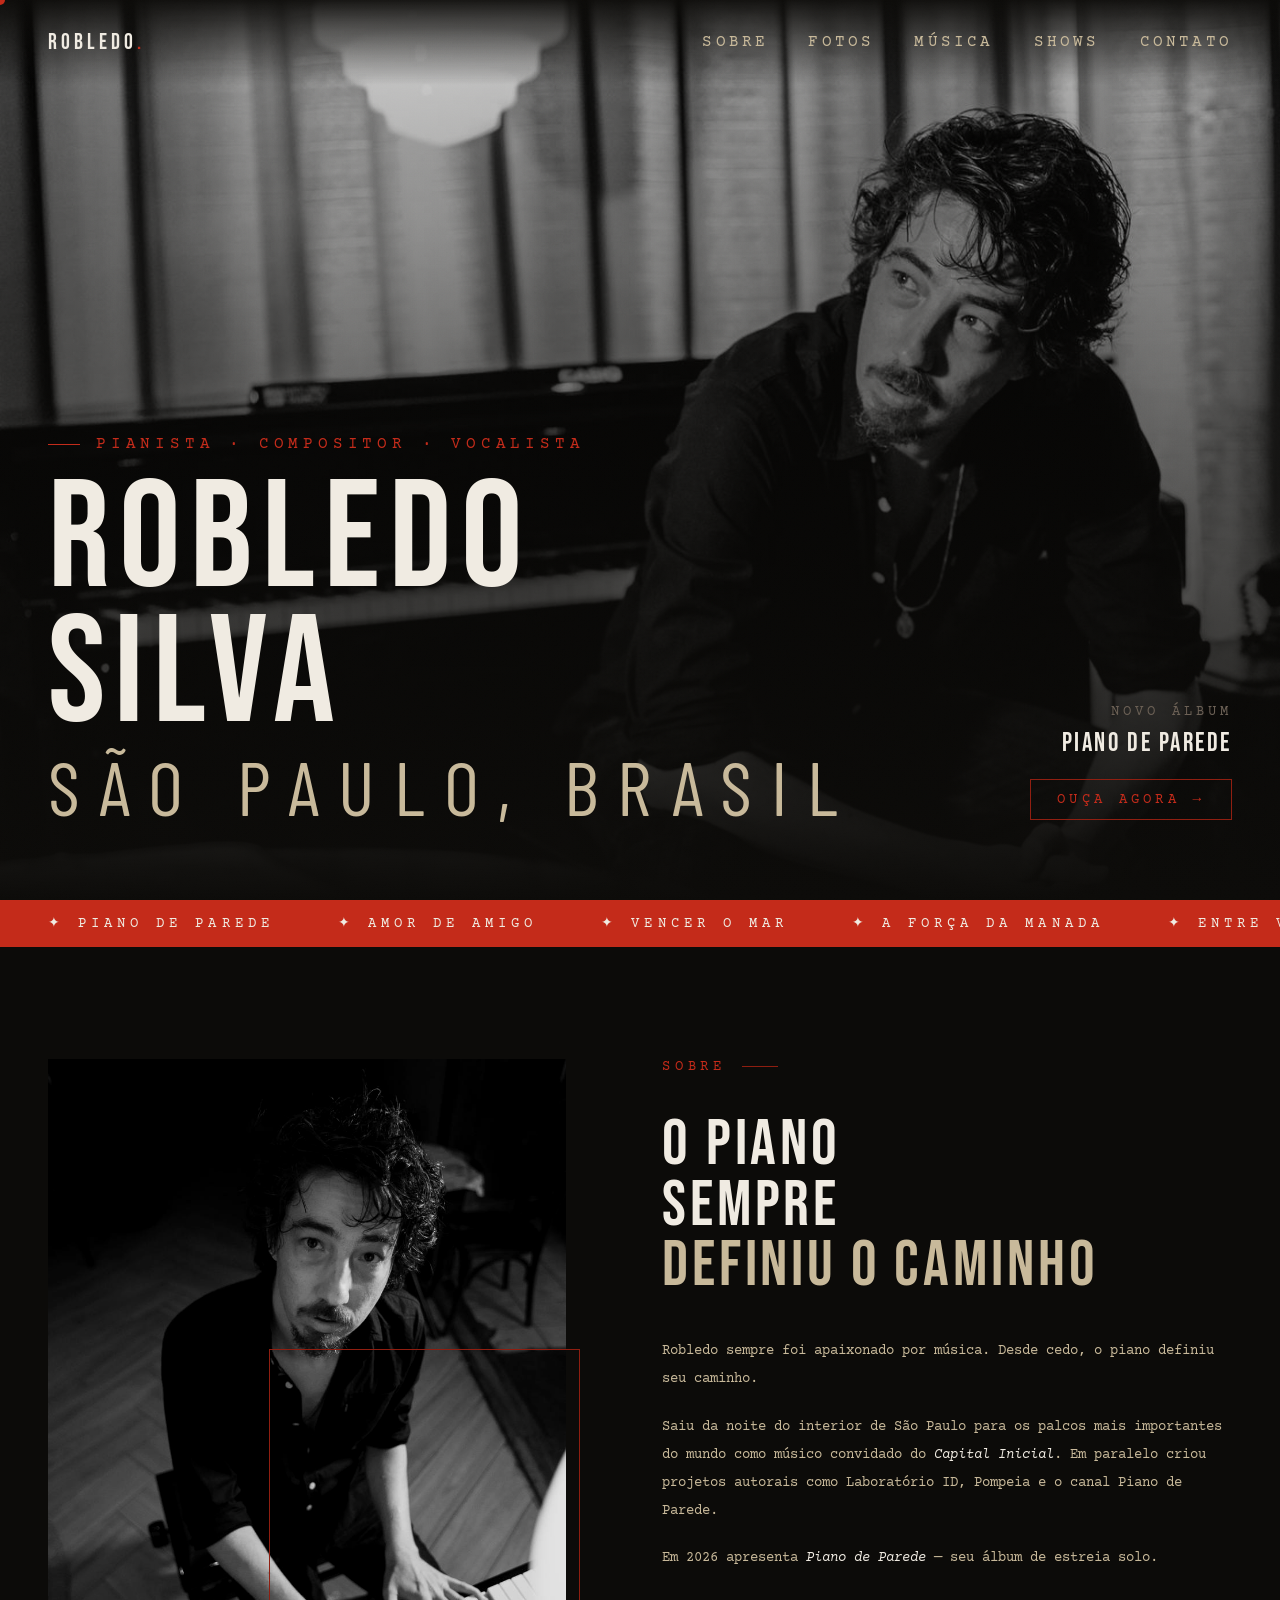
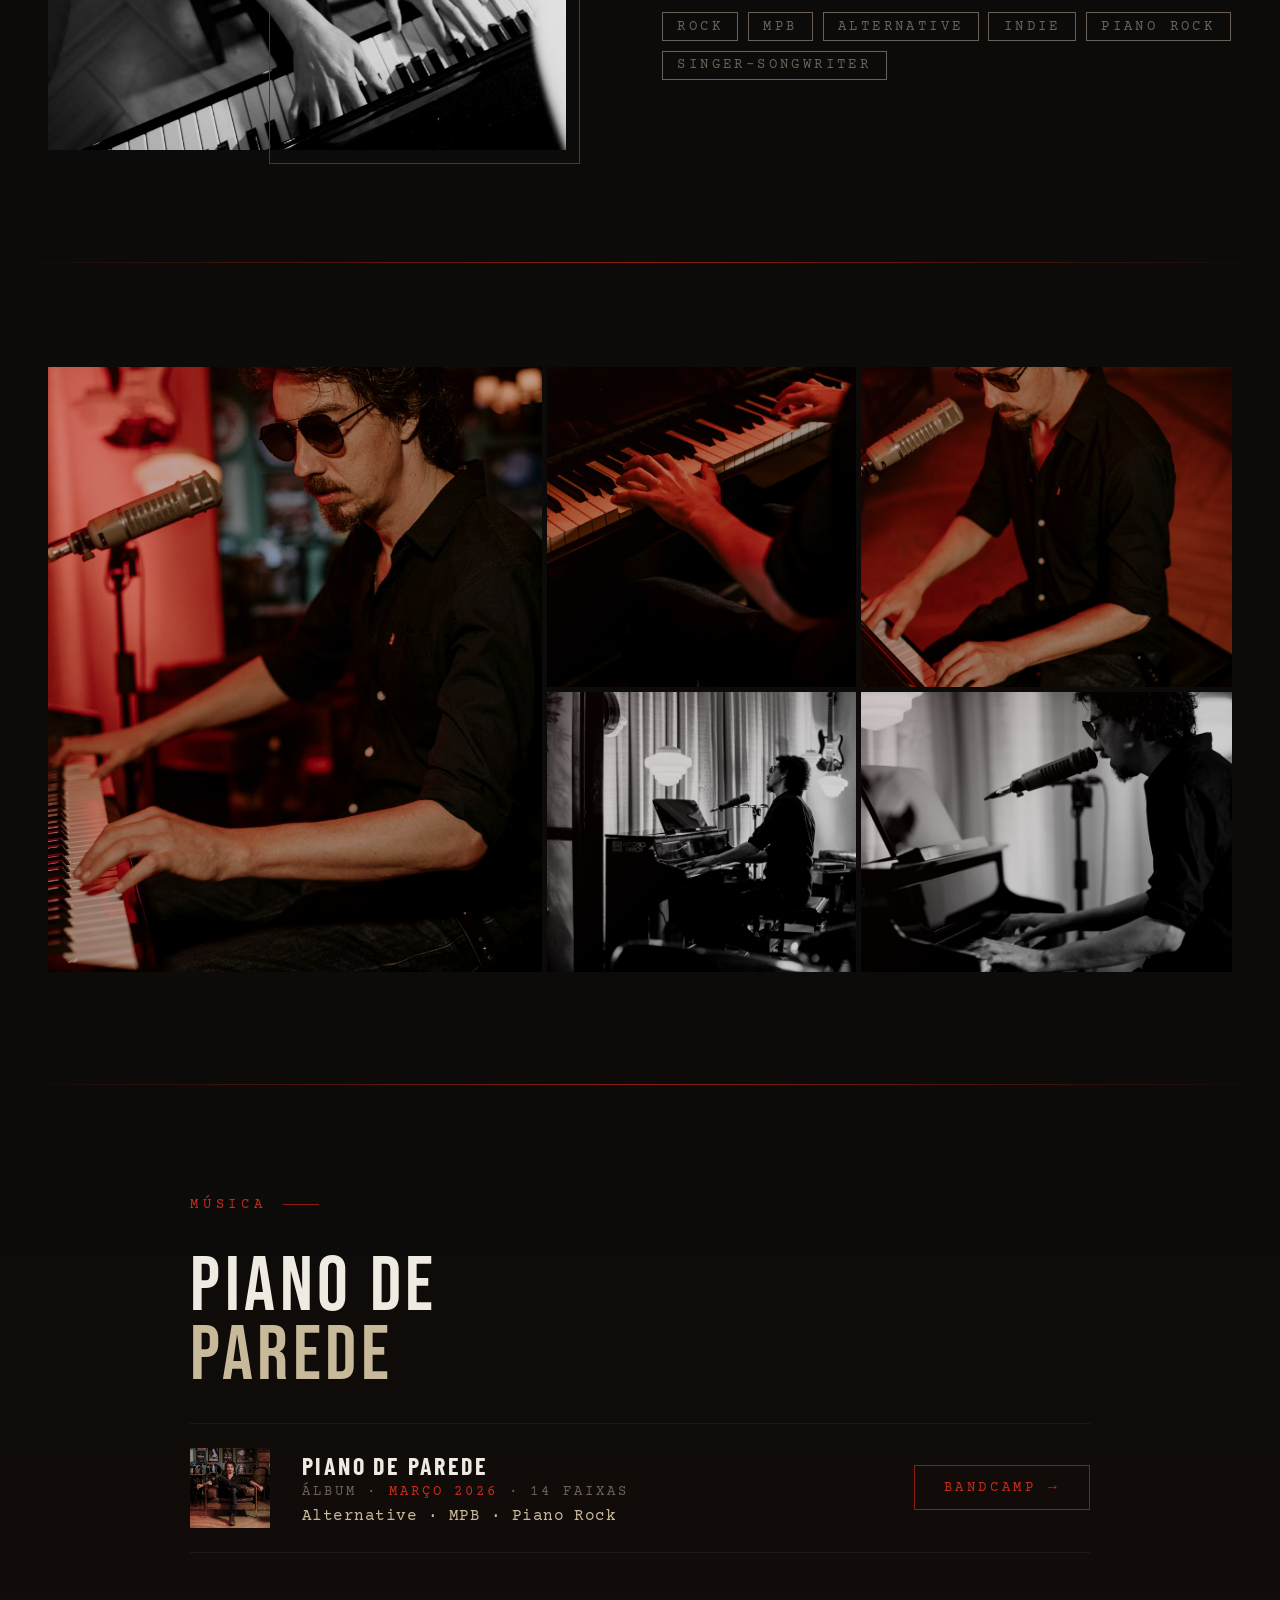
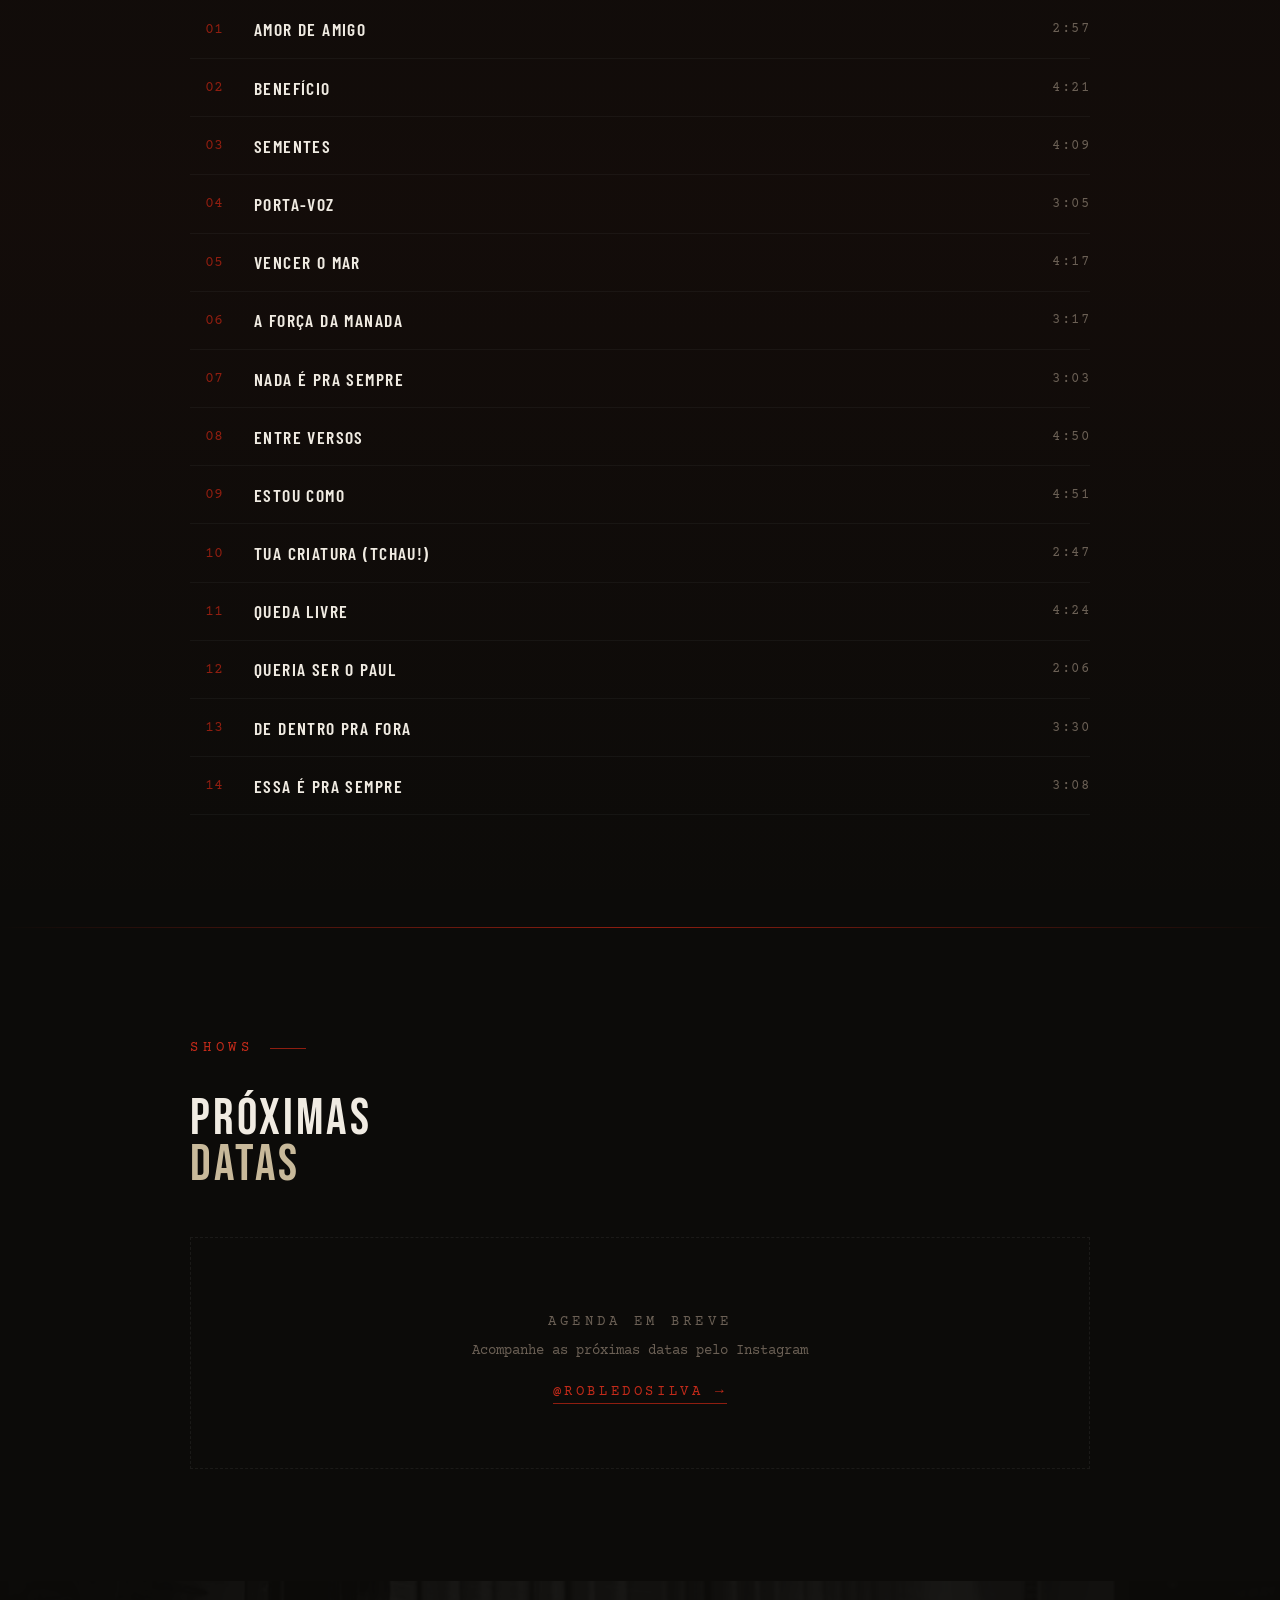
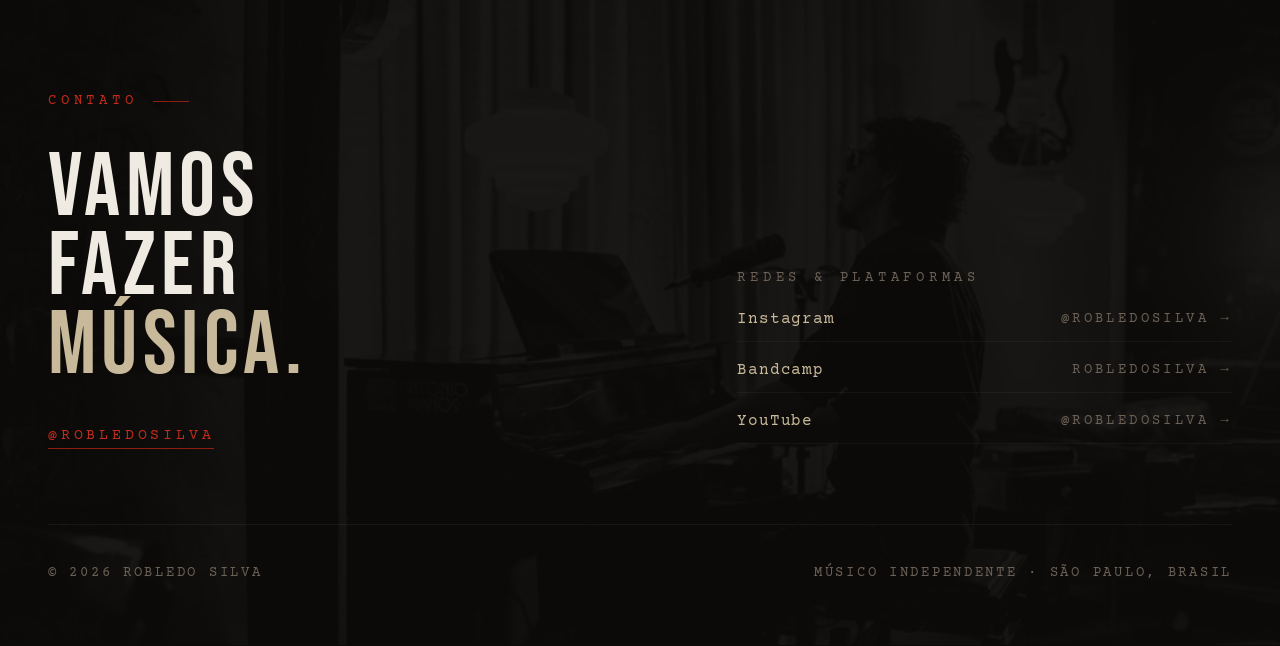
==== commit 955e1f34: "atualizacao index.htmli" ====
--- a/index.html
+++ b/index.html
@@ -280,7 +280,6 @@
           <a href="https://instagram.com/robledosilva" target="_blank" class="rede-link">Instagram <span>@robledosilva →</span></a>
           <a href="https://robledosilva.bandcamp.com" target="_blank" class="rede-link">Bandcamp <span>robledosilva →</span></a>
           <a href="https://youtube.com/@robledosilva" target="_blank" class="rede-link">YouTube <span>@robledosilva →</span></a>
-          <a href="https://soundcloud.com/hawaiidabeatz" target="_blank" class="rede-link">SoundCloud <span>hawaiidabeatz →</span></a>
         </div>
       </div>
     </div>
